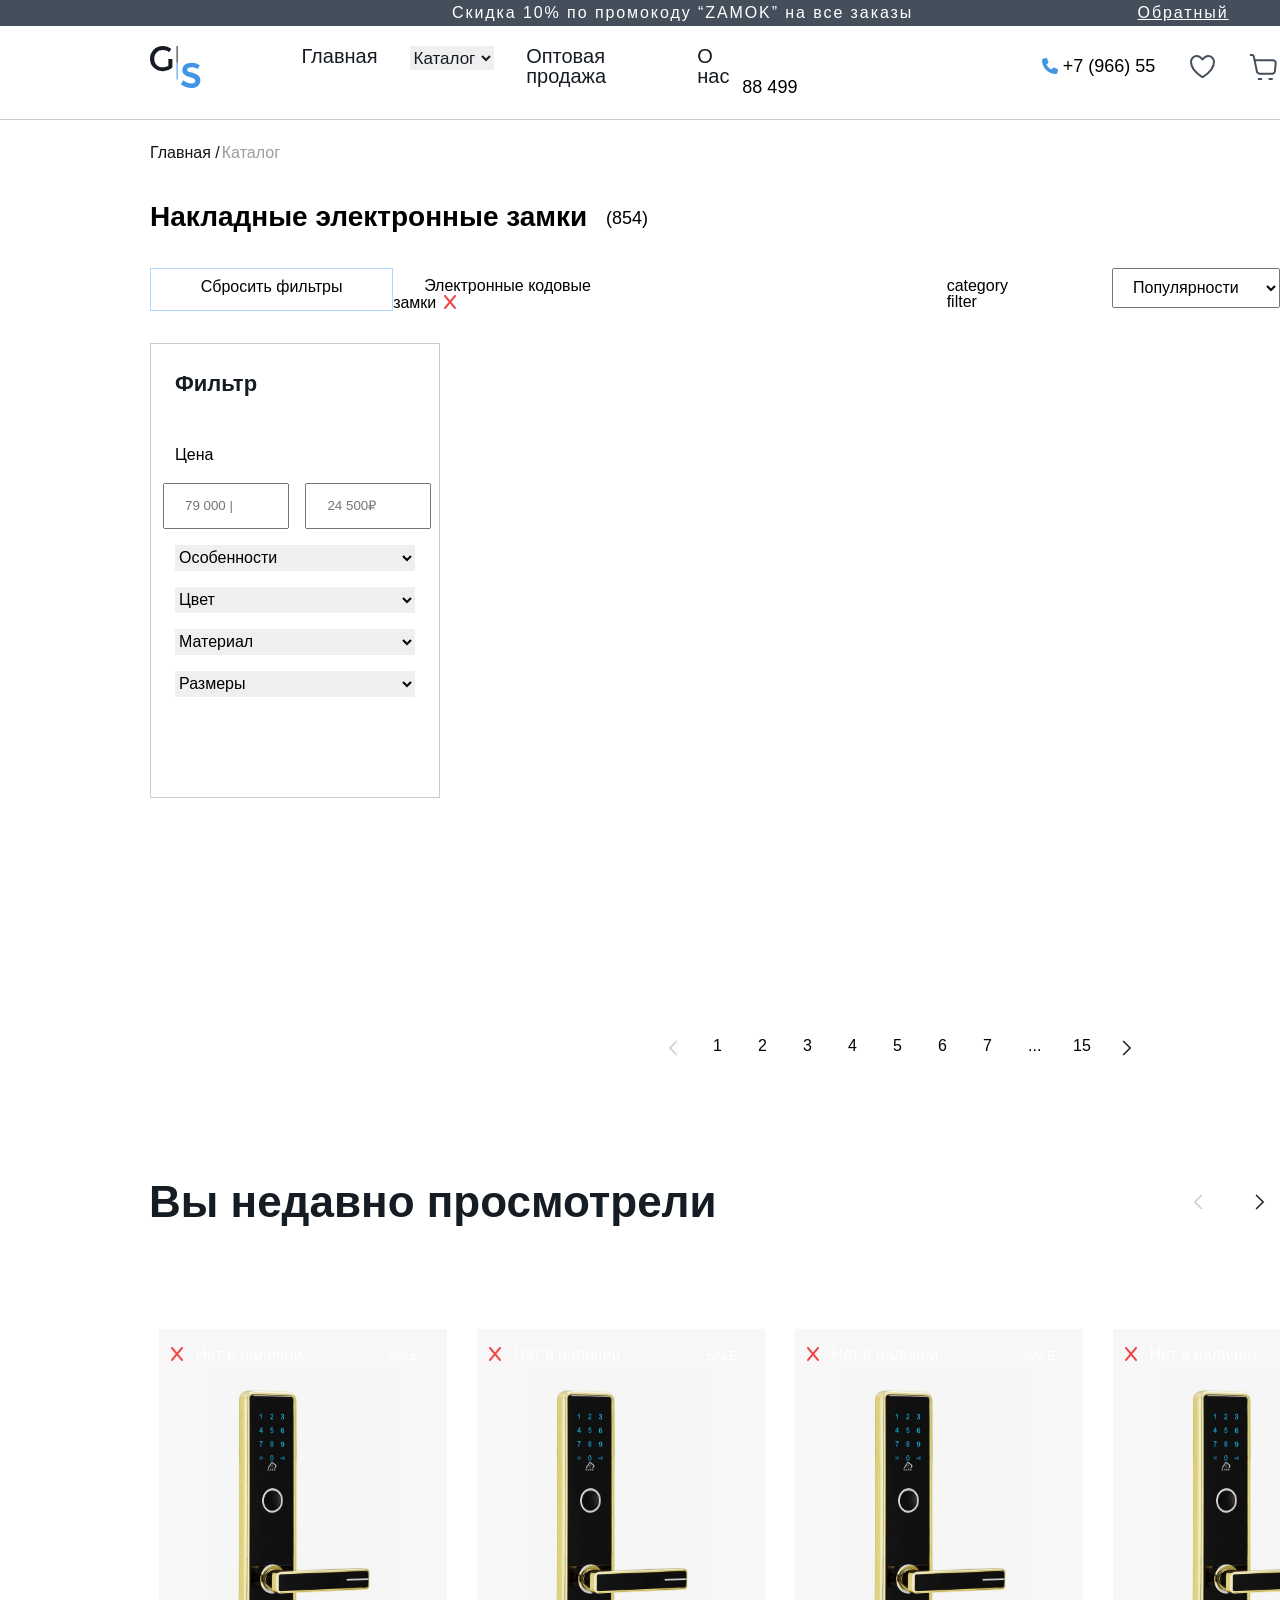
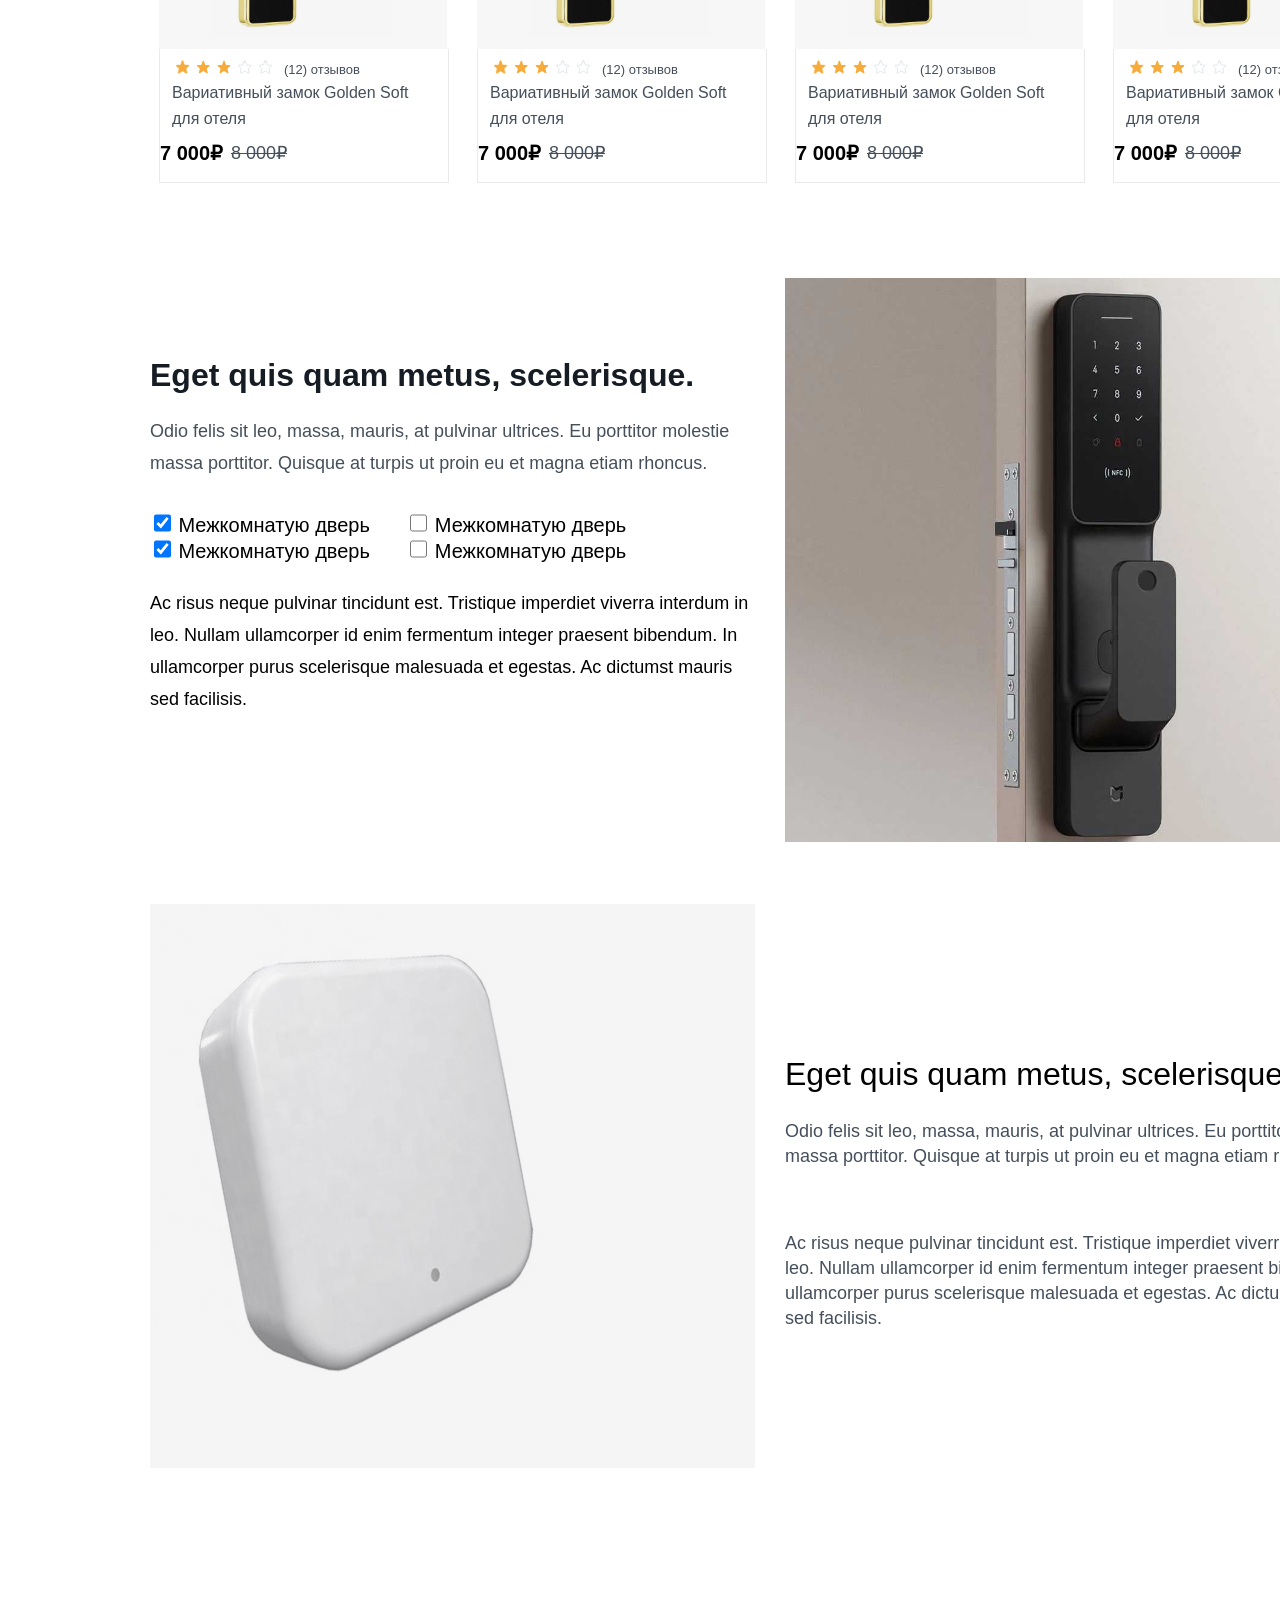
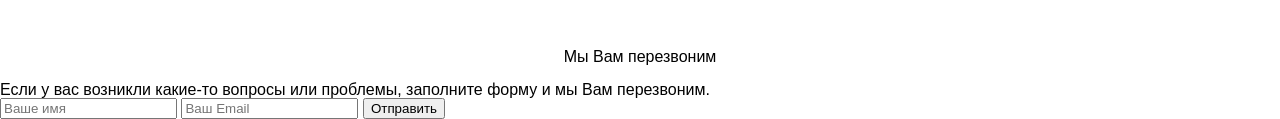
==== index.html @ 9505e2fa "." ====
<!DOCTYPE html>
<html lang="en">
<head>
    <meta charset="UTF-8">
    <meta http-equiv="X-UA-Compatible" content="IE=edge">
    <meta name="viewport" content="width=device-width, initial-scale=1.0">
    <title>Document</title>
    <link rel="stylesheet" href="https://cdnjs.cloudflare.com/ajax/libs/font-awesome/6.5.2/css/all.min.css" integrity="sha512-SnH5WK+bZxgPHs44uWIX+LLJAJ9/2PkPKZ5QiAj6Ta86w+fsb2TkcmfRyVX3pBnMFcV7oQPJkl9QevSCWr3W6A==" crossorigin="anonymous" referrerpolicy="no-referrer" />
    <link rel="stylesheet" href="./css/reset.css">
    <link rel="stylesheet" href="./css/index.css">
</head>
<body>
    <header class="header">
       
            <div class="top">
                <p>Скидка 10% по промокоду “ZAMOK” на все заказы до 10.09</p>
                <a href="#">Обратный звонок</a>
            </div>
            <div class="butt">
                <div class="logo">
                    <img src="./img/Logo (4).svg" alt="logo">
                </div>
                <div class="butt_ikki">
                    <p>Главная</p>
                    <select name="" id="">
                        <option value="">Каталог</option>
                        <option value="">Каталог</option>
                    </select>
                    <p>Оптовая продажа</p>
                    <p>О нас</p>
                </div>
                <div class="cardd">
                    <p>
                        <i class="fa-solid fa-phone"></i>
                        <span>+7 (966) 55 88 499</span>
                    </p>
                    <img src="./img/yurekcha.svg" alt="yurekcha">
                    <img src="./img/shoping.svg" alt="shoping">
                </div>
            </div>
            <div class="tiziq"></div>
        
    </header>
    <main>
        <div class="main_katalog">
            <div class="flex">
                <p>Главная /</p><p> Каталог</p>
            </div>
            <div class="flexx">
                <span>Накладные электронные замки</span>
                <p>(854)</p>
            </div>
            <div class="qosh">
                <p class="cbros">Сбросить фильтры</p>
                <p>
                    <span class="elektr">Электронные кодовые замки </span>
                    <i class="fa-solid fa-x"> </i>
                </p>
                <p class="kategory">category filter</p>
                <select name="" class="pol" id="">
                    <option value="">Популярности</option>
                    <option value="">Популярности</option>
                </select>
            </div>
        </div>
        <img class="loader" src="./img/ezgif-2-6d0b072c3d3f.gif" alt="">
        <div class="container">
            <form action="">
                <div class="filter">
                    <h2>Фильтр</h2>
                    <p class="sena">Цена</p>
                    <div class="input">
                        <input type="text" placeholder="79 000 |">
                        <input type="text" placeholder="24 500₽">
                    </div>
                    <div class="selekt">
                        <select name="" id="">
                            <option value="">Особенности  </option>
                            <option value="">Особенности  </option>
                        </select>
                        <select name="" id="">
                            <option value="">Цвет  </option>
                            <option value="">Цвет  </option>
                        </select>
                        <select name="" id="">
                            <option value="">Материал  </option>
                            <option value="">Материал  </option>
                        </select>
                        <select name="" id="">
                            <option value="">Размеры</option>
                            <option value="">Размеры</option>
                        </select>
                    </div>
                </div>
            </form>
           <div class="wraper_lar">
                 <!-- <div class="wraper">
                    <div style="background-image:url();" class="p">
                        <p class="a">
                            <i class="fa-solid fa-x"> </i>
                            <span>Нет в наличии</span>
                        </p>
                        <p class="pp">
                            SALE
                        </p>
                        <div class="podarka">
                            <img src="./img/gift 1.svg" alt="">
                            <p>Подарок</p>
                        </div>
                        <img class="nima" src="./img/Rectangle 19.svg" alt="">
                    </div>
                    <div class="k">
                        <div class="reyting">
                            <div class="imglarr">
                                <img src="./img/рейтинг.svg" alt="">
                                <p>(12) отзывов</p>
                            </div>
                            <div class="ii">
                                <p class="variat">Вариативный замок Golden Soft для отеля</p>
                                <p class="skidka">
                                    <span class="yangi">7 000₽</span>
                                    <span class="eski">8 000₽</span>
                                </p>
                            </div>
                        </div>
                    </div>
                </div>
                <div class="wraper">
                <div class="p">
                    <p class="a">
                        <i class="fa-solid fa-x"> </i>
                        <span>Нет в наличии</span>
                    </p>
                    <p class="pp">
                        SALE
                    </p>
                    <div class="podarka">
                        <img src="./img/gift 1.svg" alt="asd">
                        <p>Подарок</p>
                    </div>
                </div>
                <div class="k">
                    <div class="reyting">
                        <div class="imglarr">
                            <img src="./img/рейтинг.svg" alt="">
                            <p>(12) отзывов</p>
                        </div>
                        <div class="ii">
                            <p class="variat">Вариативный замок Golden Soft для отеля</p>
                            <p class="skidka">
                                <span class="yangi">7 000₽</span>
                                <span class="eski">8 000₽</span>
                            </p>
                        </div>
                    </div>
                </div>
                </div>
                <div class="wraper">
                <div class="p">
                    <p class="a">
                        <i class="fa-solid fa-x"> </i>
                        <span>Нет в наличии</span>
                    </p>
                    <p class="pp">
                        SALE
                    </p>
                    <div class="podarka">
                        <img src="./img/gift 1.svg" alt="">
                        <p>Подарок</p>
                    </div>
                </div>
                <div class="k">
                    <div class="reyting">
                        <div class="imglarr">
                            <img src="./img/рейтинг.svg" alt="">
                            <p>(12) отзывов</p>
                        </div>
                        <div class="ii">
                            <p class="variat">Вариативный замок Golden Soft для отеля</p>
                            <p class="skidka">
                                <span class="yangi">7 000₽</span>
                                <span class="eski">8 000₽</span>
                            </p>
                        </div>
                    </div>
                </div>
                </div>
                <div class="wraper">
                <div class="p">
                    <p class="a">
                        <i class="fa-solid fa-x"> </i>
                        <span>Нет в наличии</span>
                    </p>
                    <p class="pp">
                        SALE
                    </p>
                    <div class="podarka">
                        <img src="./img/gift 1.svg" alt="">
                        <p>Подарок</p>
                    </div>
                </div>
                <div class="k">
                    <div class="reyting">
                        <div class="imglarr">
                            <img src="./img/рейтинг.svg" alt="">
                            <p>(12) отзывов</p>
                        </div>
                        <div class="ii">
                            <p class="variat">Вариативный замок Golden Soft для отеля</p>
                            <p class="skidka">
                                <span class="yangi">7 000₽</span>
                                <span class="eski">8 000₽</span>
                            </p>
                        </div>
                    </div>
                </div>
                </div>
                <div class="wraper">
                <div class="p">
                    <p class="a">
                        <i class="fa-solid fa-x"> </i>
                        <span>Нет в наличии</span>
                    </p>
                    <p class="pp">
                        SALE
                    </p>
                    <div class="podarka">
                        <img src="./img/gift 1.svg" alt="">
                        <p>Подарок</p>
                    </div>
                </div>
                <div class="k">
                    <div class="reyting">
                        <div class="imglarr">
                            <img src="./img/рейтинг.svg" alt="">
                            <p>(12) отзывов</p>
                        </div>
                        <div class="ii">
                            <p class="variat">Вариативный замок Golden Soft для отеля</p>
                            <p class="skidka">
                                <span class="yangi">7 000₽</span>
                                <span class="eski">8 000₽</span>
                            </p>
                        </div>
                    </div>
                </div>
                </div>
                <div class="wraper">
                <div class="p">
                    <p class="a">
                        <i class="fa-solid fa-x"> </i>
                        <span>Нет в наличии</span>
                    </p>
                    <p class="pp">
                        SALE
                    </p>
                    <div class="podarka">
                        <img src="./img/gift 1.svg" alt="">
                        <p>Подарок</p>
                    </div>
                </div>
                <div class="k">
                    <div class="reyting">
                        <div class="imglarr">
                            <img src="./img/рейтинг.svg" alt="">
                            <p>(12) отзывов</p>
                        </div>
                        <div class="ii">
                            <p class="variat">Вариативный замок Golden Soft для отеля</p>
                            <p class="skidka">
                                <span class="yangi">7 000₽</span>
                                <span class="eski">8 000₽</span>
                            </p>
                        </div>
                    </div>
                </div>
                </div>  -->
           </div>
        </div>
        <div class="main_button">
            <div class="main_but">
                <div class="paginate">
                    <b class="p_img"><img src="./img/Icon (2).svg" alt=""></b>
                    <p>1</p>
                    <p>2</p>
                    <p>3</p>
                    <p>4</p>
                    <p>5</p>
                    <p>6</p>
                    <p>7</p>
                    <p>...</p>
                    <p>15</p>
                    <b><img src="./img/icon (1).svg" alt=""></b>
                </div>
                <div class="copiya">
                    <h3>Вы недавно просмотрели</h3>
                    <div class="str_bir"> <img src="./img/Icon (2).svg" alt=""></div>
                    <div class="str_ikki"> <img src="./img/icon (1).svg" alt=""></div>
                </div>
                <div class="copiya_wraper">
                    <div class="wraper">
                        <div class="p">
                            <p class="a">
                                <i class="fa-solid fa-x"> </i>
                                <span>Нет в наличии</span>
                            </p>
                            <p class="pp">
                                SALE
                            </p>
                            <!-- <div class="podarka">
                                <img src="./img/gift 1.svg" alt="">
                                <p>Подарок</p>
                            </div> -->
                        </div>
                        <div class="k">
                            <div class="reyting">
                                <div class="imglarr">
                                    <img src="./img/рейтинг.svg" alt="">
                                    <p>(12) отзывов</p>
                                </div>
                                <div class="ii">
                                    <p class="variat">Вариативный замок Golden Soft для отеля</p>
                                    <p class="skidka">
                                        <span class="yangi">7 000₽</span>
                                        <span class="eski">8 000₽</span>
                                    </p>
                                </div>
                            </div>
                        </div>
                    </div>
                    <div class="wraper">
                        <div class="p">
                            <p class="a">
                                <i class="fa-solid fa-x"> </i>
                                <span>Нет в наличии</span>
                            </p>
                            <p class="pp">
                                SALE
                            </p>
                            <!-- <div class="podarka">
                                <img src="./img/gift 1.svg" alt="">
                                <p>Подарок</p>
                            </div> -->
                        </div>
                        <div class="k">
                            <div class="reyting">
                                <div class="imglarr">
                                    <img src="./img/рейтинг.svg" alt="">
                                    <p>(12) отзывов</p>
                                </div>
                                <div class="ii">
                                    <p class="variat">Вариативный замок Golden Soft для отеля</p>
                                    <p class="skidka">
                                        <span class="yangi">7 000₽</span>
                                        <span class="eski">8 000₽</span>
                                    </p>
                                </div>
                            </div>
                        </div>
                    </div>
                    <div class="wraper">
                        <div class="p">
                            <p class="a">
                                <i class="fa-solid fa-x"> </i>
                                <span>Нет в наличии</span>
                            </p>
                            <p class="pp">
                                SALE
                            </p>
                            <!-- <div class="podarka">
                                <img src="./img/gift 1.svg" alt="">
                                <p>Подарок</p>
                            </div> -->
                        </div>
                        <div class="k">
                            <div class="reyting">
                                <div class="imglarr">
                                    <img src="./img/рейтинг.svg" alt="">
                                    <p>(12) отзывов</p>
                                </div>
                                <div class="ii">
                                    <p class="variat">Вариативный замок Golden Soft для отеля</p>
                                    <p class="skidka">
                                        <span class="yangi">7 000₽</span>
                                        <span class="eski">8 000₽</span>
                                    </p>
                                </div>
                            </div>
                        </div>
                    </div>
                    <div class="wraper">
                        <div class="p">
                            <p class="a">
                                <i class="fa-solid fa-x"> </i>
                                <span>Нет в наличии</span>
                            </p>
                            <p class="pp">
                                SALE
                            </p>
                            <!-- <div class="podarka">
                                <img src="./img/gift 1.svg" alt="">
                                <p>Подарок</p>
                            </div> -->
                        </div>
                        <div class="k">
                            <div class="reyting">
                                <div class="imglarr">
                                    <img src="./img/рейтинг.svg" alt="">
                                    <p>(12) отзывов</p>
                                </div>
                                <div class="ii">
                                    <p class="variat">Вариативный замок Golden Soft для отеля</p>
                                    <p class="skidka">
                                        <span class="yangi">7 000₽</span>
                                        <span class="eski">8 000₽</span>
                                    </p>
                                </div>
                            </div>
                        </div>
                    </div>
                </div>
            </div>
            <div class="ceo">
                <div class="ceo_bir">
                    <div class="bir_left">
                        <h3>Eget quis quam metus, scelerisque.</h3>
                        <p class="odio">Odio felis sit leo, massa, mauris, at pulvinar ultrices. Eu porttitor molestie massa porttitor. Quisque at turpis ut proin eu et magna etiam rhoncus.</p>
                        <label class="r">
                            <input type="checkbox" checked="checked">
                            <span class="checkma">Межкомнатую дверь</span>
                          </label>
                          <label class="rr">
                            <input type="checkbox">
                            <span class="checkmark">Межкомнатую дверь</span>
                          </label><br>
                          <label class="r">
                            <input type="checkbox" checked="checked">
                            <span class="checkma">Межкомнатую дверь</span>
                          </label>
                          <label class="rr">
                            <input type="checkbox">
                            <span class="checkmark">Межкомнатую дверь</span>
                          </label>
                        <p class="ac">Ac risus neque pulvinar tincidunt est. Tristique imperdiet viverra interdum in leo. Nullam ullamcorper id enim fermentum integer praesent bibendum. In ullamcorper purus scelerisque malesuada et egestas. Ac dictumst mauris sed facilisis.</p>
                    </div>
                    <div class="bir_right">
                        <img src="./img/white-2-storey-house-near-trees-1115804.svg" alt="">
                    </div>
                </div>
                <div class="ceo_ikki">
                    <div class="b_bir">
                        <img src="./img/bir.svg" alt="">
                    </div>
                    <div class="b_ikki">
                        <h3>Eget quis quam metus, scelerisque.</h3>
                        <p>Odio felis sit leo, massa, mauris, at pulvinar ultrices. Eu porttitor molestie massa porttitor. Quisque at turpis ut proin eu et magna etiam rhoncus.</p>
                        <p>Ac risus neque pulvinar tincidunt est. Tristique imperdiet viverra interdum in leo. Nullam ullamcorper id enim fermentum integer praesent bibendum. In ullamcorper purus scelerisque malesuada et egestas. Ac dictumst mauris sed facilisis.</p>
                    </div>
                </div>
            </div>
        </div>
    </main>
    <footer>
        <div class="formlar">
            <h2>Мы Вам перезвоним</h2>
            <p>Если у вас возникли какие-то вопросы или проблемы, заполните форму и мы Вам перезвоним.</p>
            <input type="text" placeholder="Ваше имя">
            <input type="text" placeholder="Ваш Email">
            <button>Отправить</button>
        </div>
    </footer>

    <script type="module" src="./js/my.js"></script>
</body>
</html>
---- css/index.css ----
body{
    font-family: sans-serif;
}
.top{
    display: flex;
    font-size: 16px;
    background-color: #454F5B;
    color: #fff;
}
.top p{
    width: 535px;
    height: 26px;
    font-weight: 500;
    line-height: 26px;
    letter-spacing: 0.12em;
    text-align: left;
    margin-left: 452px;
}
.top a{
    margin-left: 197px;
    color: #fff;
    width: 156px;
    height: 26px;
    font-weight: 500;
    line-height: 26px;
    letter-spacing: 0.12em;
    text-align: left;
}
.butt{
    display: flex;
}
.logo{
    margin-left: 150px;
    width: 50.4px;
    height: 42px;
    margin-top: 20px;
}
.butt_ikki{
    display: flex;
    margin-left:101px;
    margin-top: 20px;
    gap: 32px;
    font-size: 20px;
    font-weight: 300;
    color: #161C24;
}
.butt_ikki select{
    border: 0px;
    /* margin-top: -20px; */
    width: 100px;
    height: 24px;
    font-size:17px;
    color: #161C24;
    font-weight: 300;
    line-height: 23.87px;
    /* text-align: left; */
}
.cardd i{
    margin-left: 300px;
}
.cardd {
    margin-top: 30px;
    display: flex;
}
.cardd p i{
    color: #4295e4;
}
.cardd p{
    gap: 8px;
}
.cardd span{
    width: 157px;
    height: 21px;
    font-size: 18px;
    font-weight: 400;
    line-height: 21.48px;
    text-align: left;
}
.cardd img{
    margin-left:30px;
    margin-top: -5px;
    width: 32px;
    height: 32px;
}
.tiziq{
    height: 1px;
    background-color: #C4CDD5;
    margin-top: 20px;
}
.flex{
    display: flex;
    margin-left: 150px;
    width: 138px;
    height: 26px;
    color: #141414;
    margin-top: 20px;
}
.flex :nth-child(1){
    font-size: 16px;
    font-weight: 400;
    line-height: 26px;
    text-align: left;

}
.flex :nth-child(2){
    font-size: 16px;
    font-weight: 400;
    line-height: 26px;
    text-align: left;
    color: #9d9d9d;  
    margin-left: 2px;
}
.flexx span{
    margin-left: 150px;
    width: 456px;
    height: 42px;
    font-size: 28px;
    font-weight: 600;
    line-height: 42px;
    text-align: left;
}
.flexx{
    display: flex;
    margin-top: 30px;
}
.flexx p{
    width: 48px;
    height: 28px;
    font-size: 18px;
    font-weight: 300;
    line-height: 28px;
    text-align: left;
    margin-top:8px;
}
.cbros{
    margin-left: 150px;
    width: 288px;
    /* height:40px; */
    /* padding: 7px 72px 7px 72px; */
    gap: 10px;
    border: 1px solid #ADD7FF;
    text-align: center;
    padding-top:10px;
    padding-bottom: 10px;
    margin-top: -10px;
}
.elektr{
    margin-left: 31px;
}
.qosh{
    margin-top:40px;
    display: flex;
}

.fa-x{
    color: #e44;
    margin-left: 3px;
    width: 14px;
    height: 14px;
}
.kategory{
    margin-left: 330px;
    font-size: 16px;
}
.pol{
    margin-left: 85px;
    width: 194px;
    height: 40px;
    padding: 7px 16px 7px 16px;
    gap: 16px;
    border: 1px 0px 0px 0px;
    margin-top: -10px;
    font-size: 16px;
}
.filter{
    width:288px;
    height:453px;
    margin-bottom: 200px;
    gap: 10px;
    /* border: 1px 0px 0px 0px #C4CDD5; */
    margin-left: 150px;
    border: 1px solid #C4CDD5;
    margin-top: 32px;
}
.filter h2{
    width: 84px;
    height: 32px;
    font-size: 22px;
    font-weight: 600;
    line-height: 32px;
    text-align: left;
    color: #161C24;
    margin-top: 24px;
    margin-left: 24px;
}
.sena{
    margin-top:47px;
    margin-left:24px;
    font-size: 16px;
}
form input{
    width: 100px;
    height: 40px;
    padding-left:20px;
    margin-left: 12px;
    margin-top:20px;
}
.selekt select{
    width:240px;
    height: 26px;
    margin-left:24px;
    margin-top: 16px;
    border: 0px;
    font-size: 16px;
}
.container{
    display: flex;
}
.wraper{
    width:288px;
    height:453px;
    margin-top: 32px;
    margin-left: 30px;  
}
.wraper .a span{
    margin-top: 51px;
}
.wraper .p i{
    width: 20px;
    height: 22px;
    margin-left:12px;
    margin-top: 17px;
}
.pp{
    font-size: 12px;
    margin-top:20px;
    margin-left:86px;
    width: 31px;
    height: 14px;
    font-size: 12px;
    font-weight: 500;
    line-height: 14.32px;
    text-align: left;
    /* background-color: #fff; */
}
.r{
    margin-left: 150px;
}

.p{
    display: flex;
    width: 288px;
    height: 320px;
    background-image: url("../img/Rectangle\ 19.svg");
    /* left: ; */
    color: #fff;
    background-repeat: no-repeat;
}
.imglarr{
    display: flex;
    gap: 8px;
}
.imglarr img{
    width: 104px;
    height:16px;
    margin-left: 12px;
    margin-top: 10px;
}
.nima{
    margin-left: -200px;
    position: absolute;
}
.imglarr p{
    color: #454F5B;
    width: 80px;
    margin-top: 10px;
    height: 21px;
    font-size: 13px;
    font-weight: 400;
    line-height: 21px;
    text-align: left;
}
.k{
    border: 1px  solid #eaeaea;
    width: 288px;
    border-top: 0px;
    height:133px;
}
.skidka{
    display: flex;
    margin-top: 10px;

}
.variat{
    width: 264px;
    height: 52px;
    font-size: 16px;
    font-weight: 400;
    line-height: 26px;
    text-align: left;
    color: #454F5B;
    margin-left: 12px;
}  
.yangi{
    width: 71px;
    height: 24px;
    font-size: 20px;
    font-weight: 600;
    line-height: 23.87px;
    text-align: left;

}
.eski{
    width: 62px;
    height: 21px;
    font-size: 18px;
    font-weight: 300;
    line-height: 21.48px;
    text-align: left;
    margin-top: 1.5px;
    text-decoration: line-through;
    color:#454F5B;
}
.wraper_lar{
    display: flex;
    flex-wrap: wrap;
}
.podarka{
    display: flex;
    margin-top:49px;
    position: absolute;
    left: 480px;
    gap: 10px;
    background-color: #fff;    
}
.paginate{
    display: flex;
    margin-left: 657px;
    margin-top: 30px;
}
.paginate p{
    width: 30px;
    height: 30px;
    padding-left: 15px;
    border-radius: 2px ;
    padding-top:10px;
}
.paginate p:hover{
    background-color: blue;
}
.copiya{
    display: flex;
}
.copiya h3{
    width: 1074px;
    height: 62px;
    font-size: 44px;
    font-weight: 600;
    line-height: 62px;
    margin-top: 100px;
    margin-left: 149px;
    color:#161C24;
}
.str_bir{
    width: 50px;
    height: 50px;
    margin-top: 111px;
    margin-left: 90px;
    cursor: pointer;
}
.str_ikki{
        width: 50px;
        height: 50px;
        margin-top: 111px;
        margin-left:10px;
        cursor: pointer;
}
.copiya_wraper{
    display: flex;
    margin-left:129px;
    margin-top: 64px;
}
.bir_left h3{
    margin-left:150px;
    margin-top:177px;
    font-weight: 600;
    font-size: 32px;
    color: #161C24;
}
.odio{
    width: 605px;
    height: 96px;
    font-size: 18px;
    font-weight: 400;
    line-height: 32px;
    margin-left: 150px;
    margin-top: 24px;
    color: #454F5B;
}
.asdf{
    display: flex;
    height: 24px;
    width: 502px;
}
label span{
    margin: 0;
    font-size: 20px;
    line-height: 24px;
}
.rr{
    margin-left: 32px;
}
label input{
    width: 17px;
    height:18px;
}
.ac{
    margin-left: 150px;
    width:605px ;
    height: 128px;
    font-size: 18px;
    margin-top: 24px;
    line-height: 32px;
}
.ceo_bir{
    display: flex;
}
.ceo_ikki{
    display: flex;
}
.bir_right{
    margin-top:96px;
    margin-left: 30px;
    width: 605px;
    height: 564px;
}
.loader{
    margin-left:400px;
}
.b_bir{
    width: 605px;
    height: 564px;
    margin-top: 62px;
    margin-left: 150px;
}
.b_ikki h3{
    margin-top: 211px;
    margin-left: 30px;
    font-size: 32px;
    line-height: 42px;
    margin-bottom: 24px;
}
.b_ikki :nth-child(2){
    width: 605px;
    height: 96px;
    font-size: 18px;
    font-weight: 400;
    line-height: 25px;
    margin-left: 30px;
    color: #454F5B;
}
.b_ikki :nth-child(3){
    margin-top: 16px;
    margin-left: 30px;
    color: #454F5B;
    font-size: 18px;
    line-height: 25px;
    width: 605px;
    height: 128px;
}
.formlar h2{
    margin-top:164px;
    margin-bottom: 24px
    font-size:44px;
    line-height:50px;
    /* width: ;
    height: ; */
    text-align: center;
}
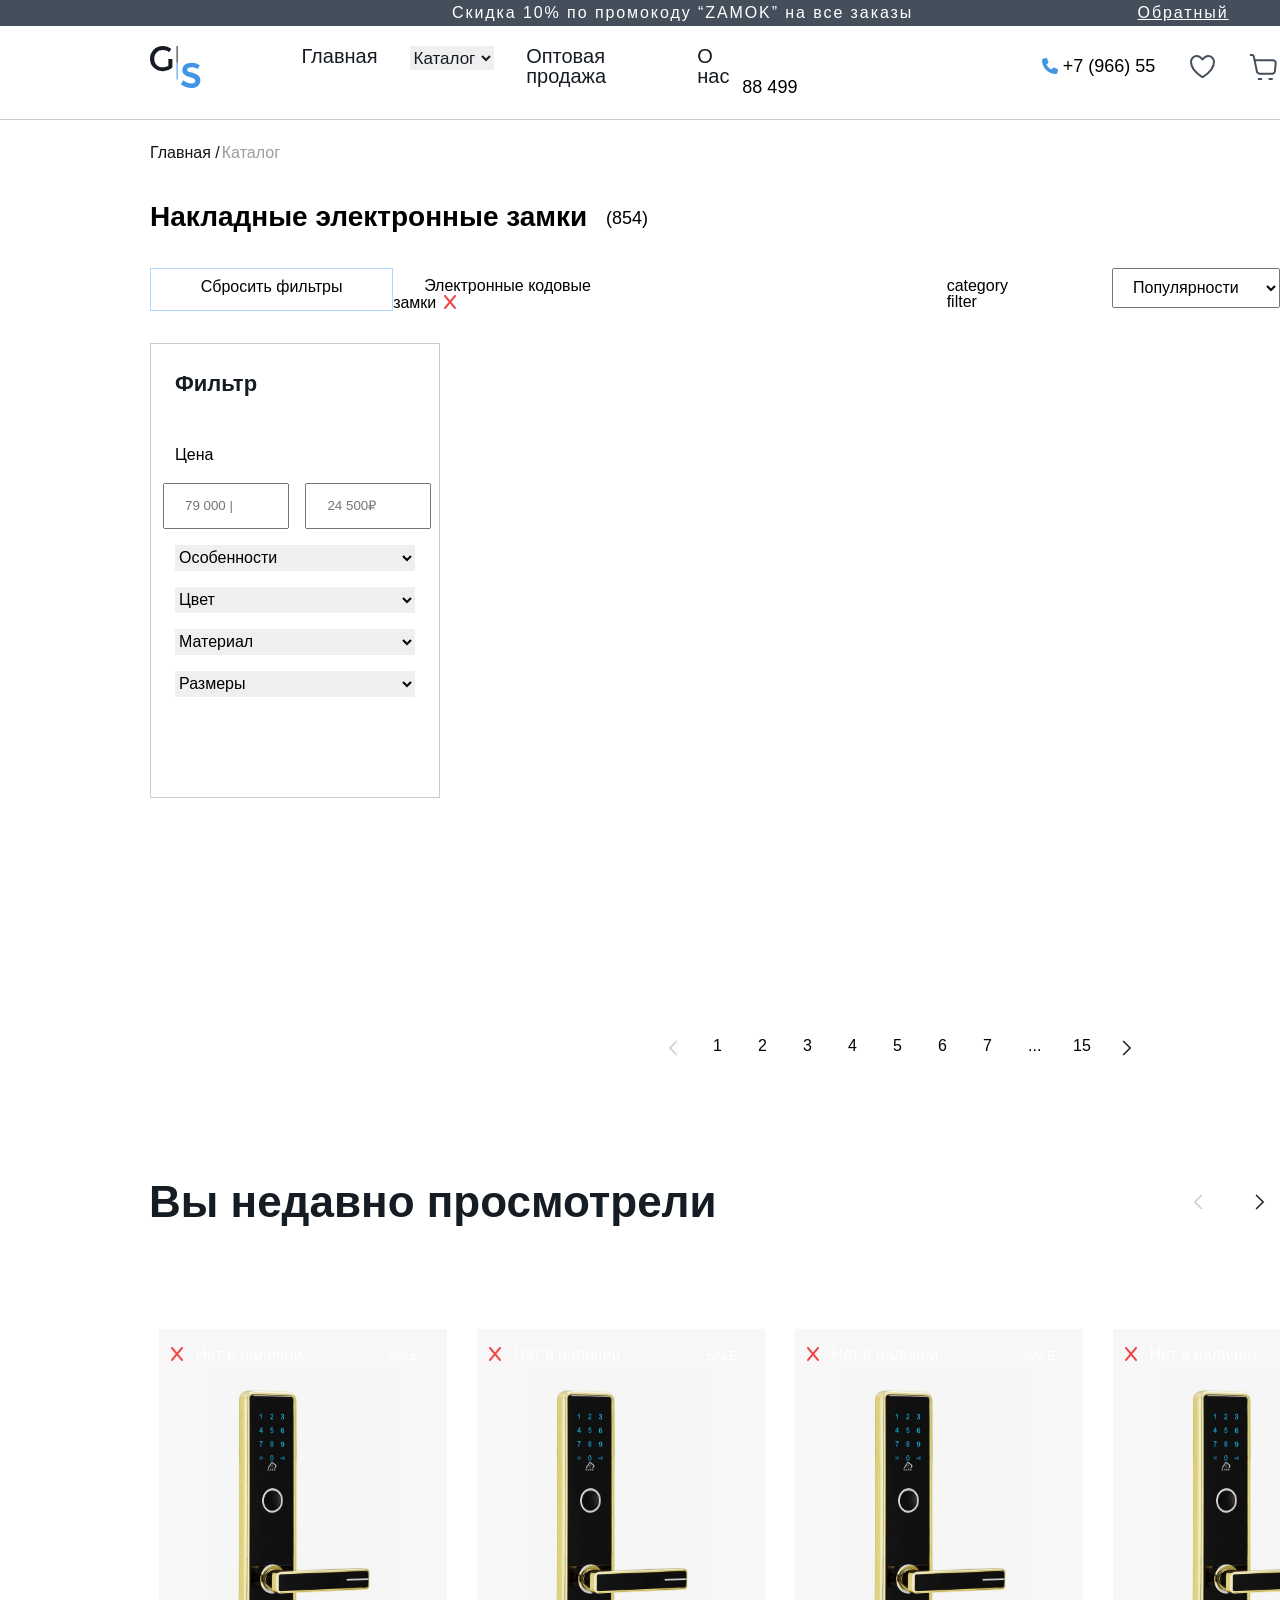
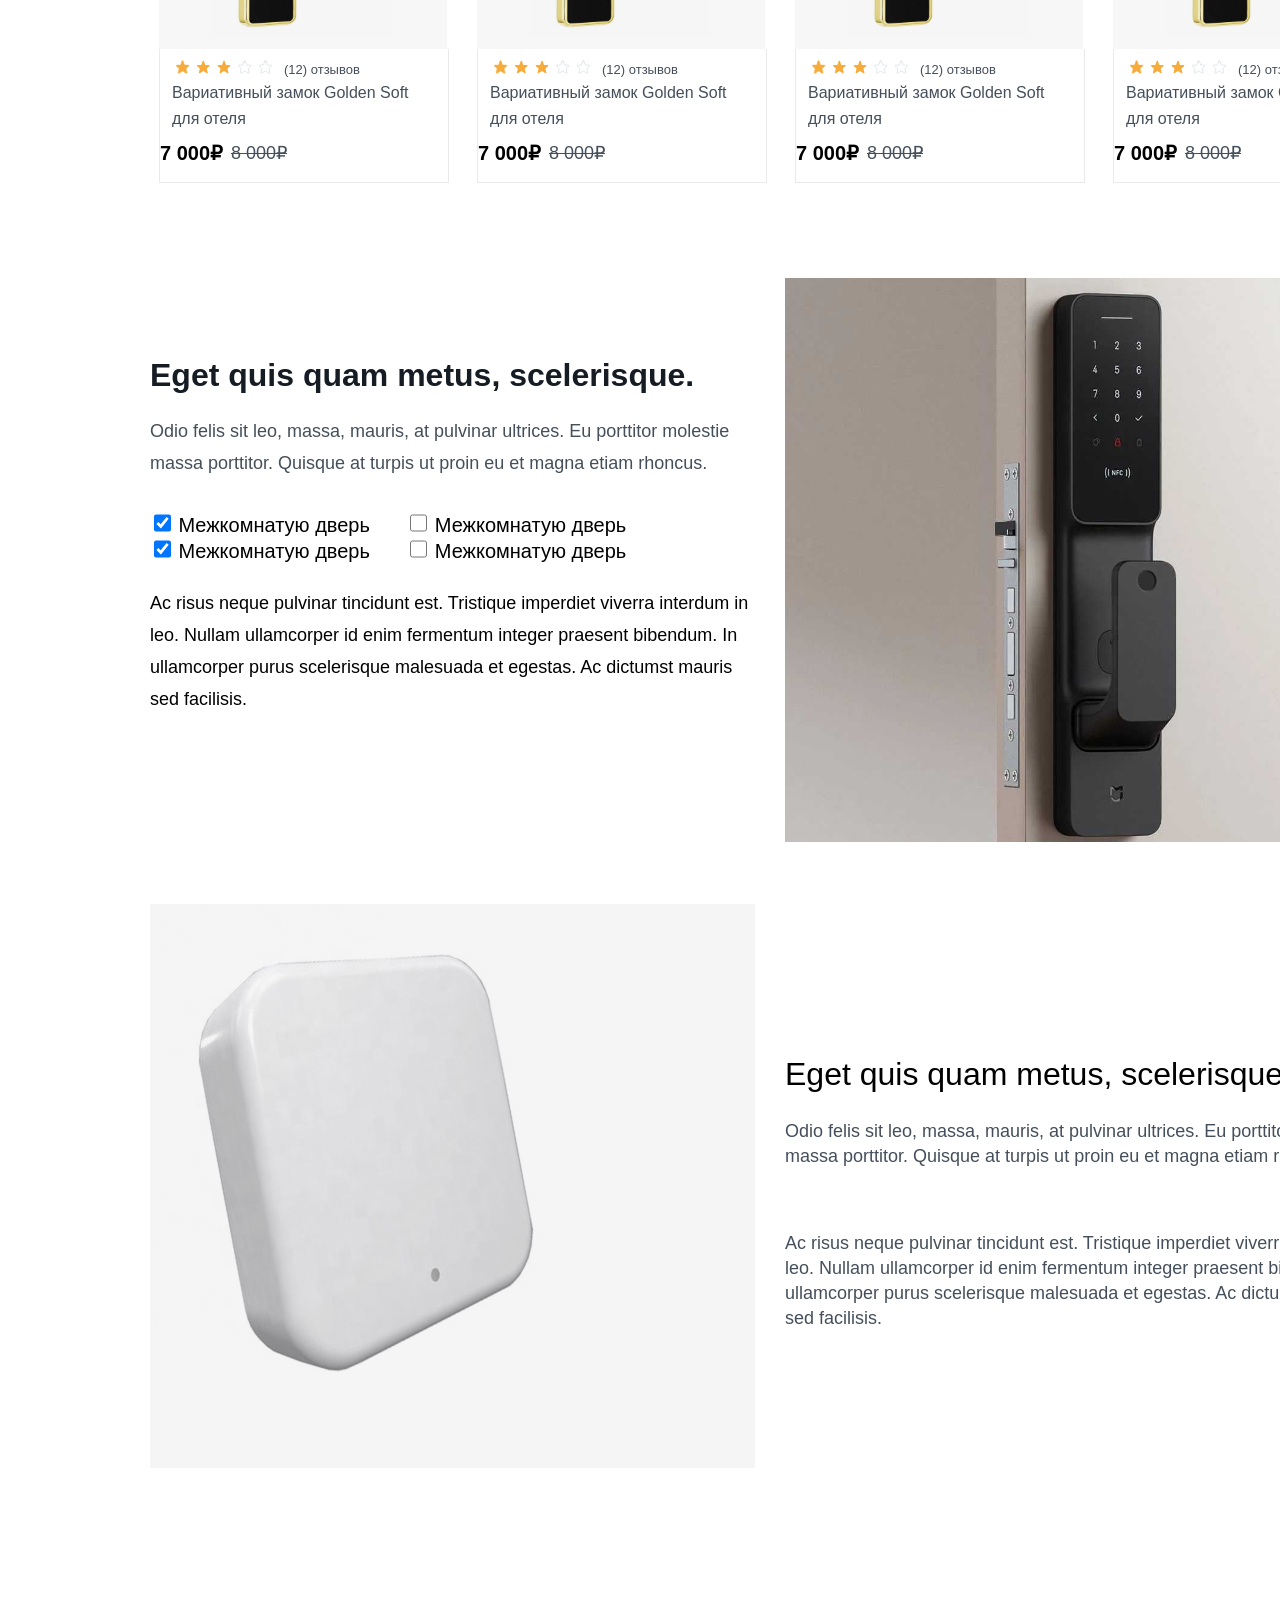
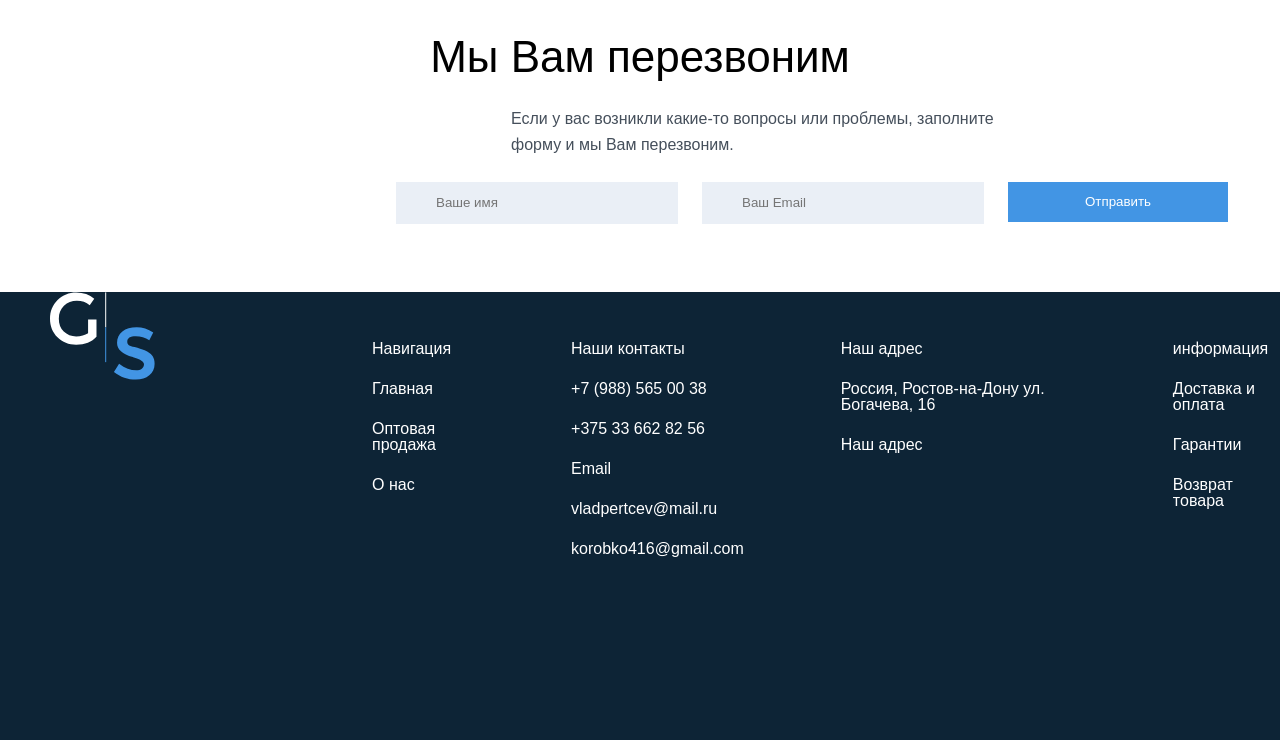
==== commit 4c1debd2: "." ====
--- a/index.html
+++ b/index.html
@@ -463,10 +463,42 @@
     <footer>
         <div class="formlar">
             <h2>Мы Вам перезвоним</h2>
-            <p>Если у вас возникли какие-то вопросы или проблемы, заполните форму и мы Вам перезвоним.</p>
-            <input type="text" placeholder="Ваше имя">
-            <input type="text" placeholder="Ваш Email">
-            <button>Отправить</button>
+            <p class="esli">Если у вас возникли какие-то вопросы или проблемы, заполните форму и мы Вам перезвоним.</p>
+            <div class="nimalardirlar">
+                <input type="text" placeholder="Ваше имя">
+                <input type="text" placeholder="Ваш Email">
+                <button>Отправить</button>
+            </div>
+        </div>
+        <div class="footer">
+            <img src="./img/Logo (5).svg" alt="">
+            <div class="li_b">
+                <p>Навигация</p>
+                <p>Главная</p>
+                <p>Оптовая продажа</p>
+                <p>О нас</p>
+            </div>
+            <div class="li_i">
+                <p>Наши контакты</p>
+                <p>+7 (988) 565 00 38</p>
+                <p>+375 33 662 82 56</p>
+                <p>Email</p>
+                <p>vladpertcev@mail.ru</p>
+                <p>korobko416@gmail.com</p>
+            </div>
+            <div class="li_u">
+                <p>Наш адрес</p>
+                <p>Россия, 
+                    Ростов-на-Дону ул.
+                     Богачева, 16</p>
+                <p>Наш адрес</p>
+            </div>
+            <div class="li_t">
+                <p>информация</p>
+                <p>Доставка и оплата</p>
+                <p>Гарантии</p>
+                <p>Возврат товара</p>
+            </div>
         </div>
     </footer>
 
--- a/css/index.css
+++ b/css/index.css
@@ -470,10 +470,73 @@
 }
 .formlar h2{
     margin-top:164px;
-    margin-bottom: 24px
+    margin-bottom: 24px;
     font-size:44px;
     line-height:50px;
-    /* width: ;
-    height: ; */
     text-align: center;
+}
+.esli{
+    color: #454F5B;
+    width: 518px;
+    height: 52px;
+    font-size: 16px;
+    font-weight: 400;
+    line-height: 26px;
+    margin-left: 511px;
+}
+.nimalardirlar{
+    display: flex;
+    gap: 24px;
+    margin-top: 24px;
+    margin-left: 396px;
+    font-size: 16px;
+}
+.nimalardirlar input{
+    width: 240px;
+    height: 40px;
+    background-color:#eaeff6;
+    padding-left: 40px;
+    border: 0px;
+    color: #454F5B;
+}
+.nimalardirlar button{
+    width: 220px;
+    height: 40px;
+    background-color: #4295e4;
+    color: #fff;  
+    border: 0px ;
+    cursor: pointer;
+}
+.footer{
+    display: flex;
+    gap: 97px;
+    background-color:#0d2436;
+    width: 100%;
+    height: 448px;
+    margin-top: 68px;    
+}
+.footer img{
+    width: 105px;
+    height: 88px;
+    margin-left: 50px;
+}
+.footer div{
+    margin-top:25px;
+    color: #fff;
+}
+.li_b{
+    margin-left: 120px;
+    
+}
+.li_b p{
+    margin-top: 24px;
+}
+.li_i p{
+    margin-top: 24px;
+}
+.li_u p{
+    margin-top: 24px;
+}
+.li_t p{
+    margin-top: 24px;
 }
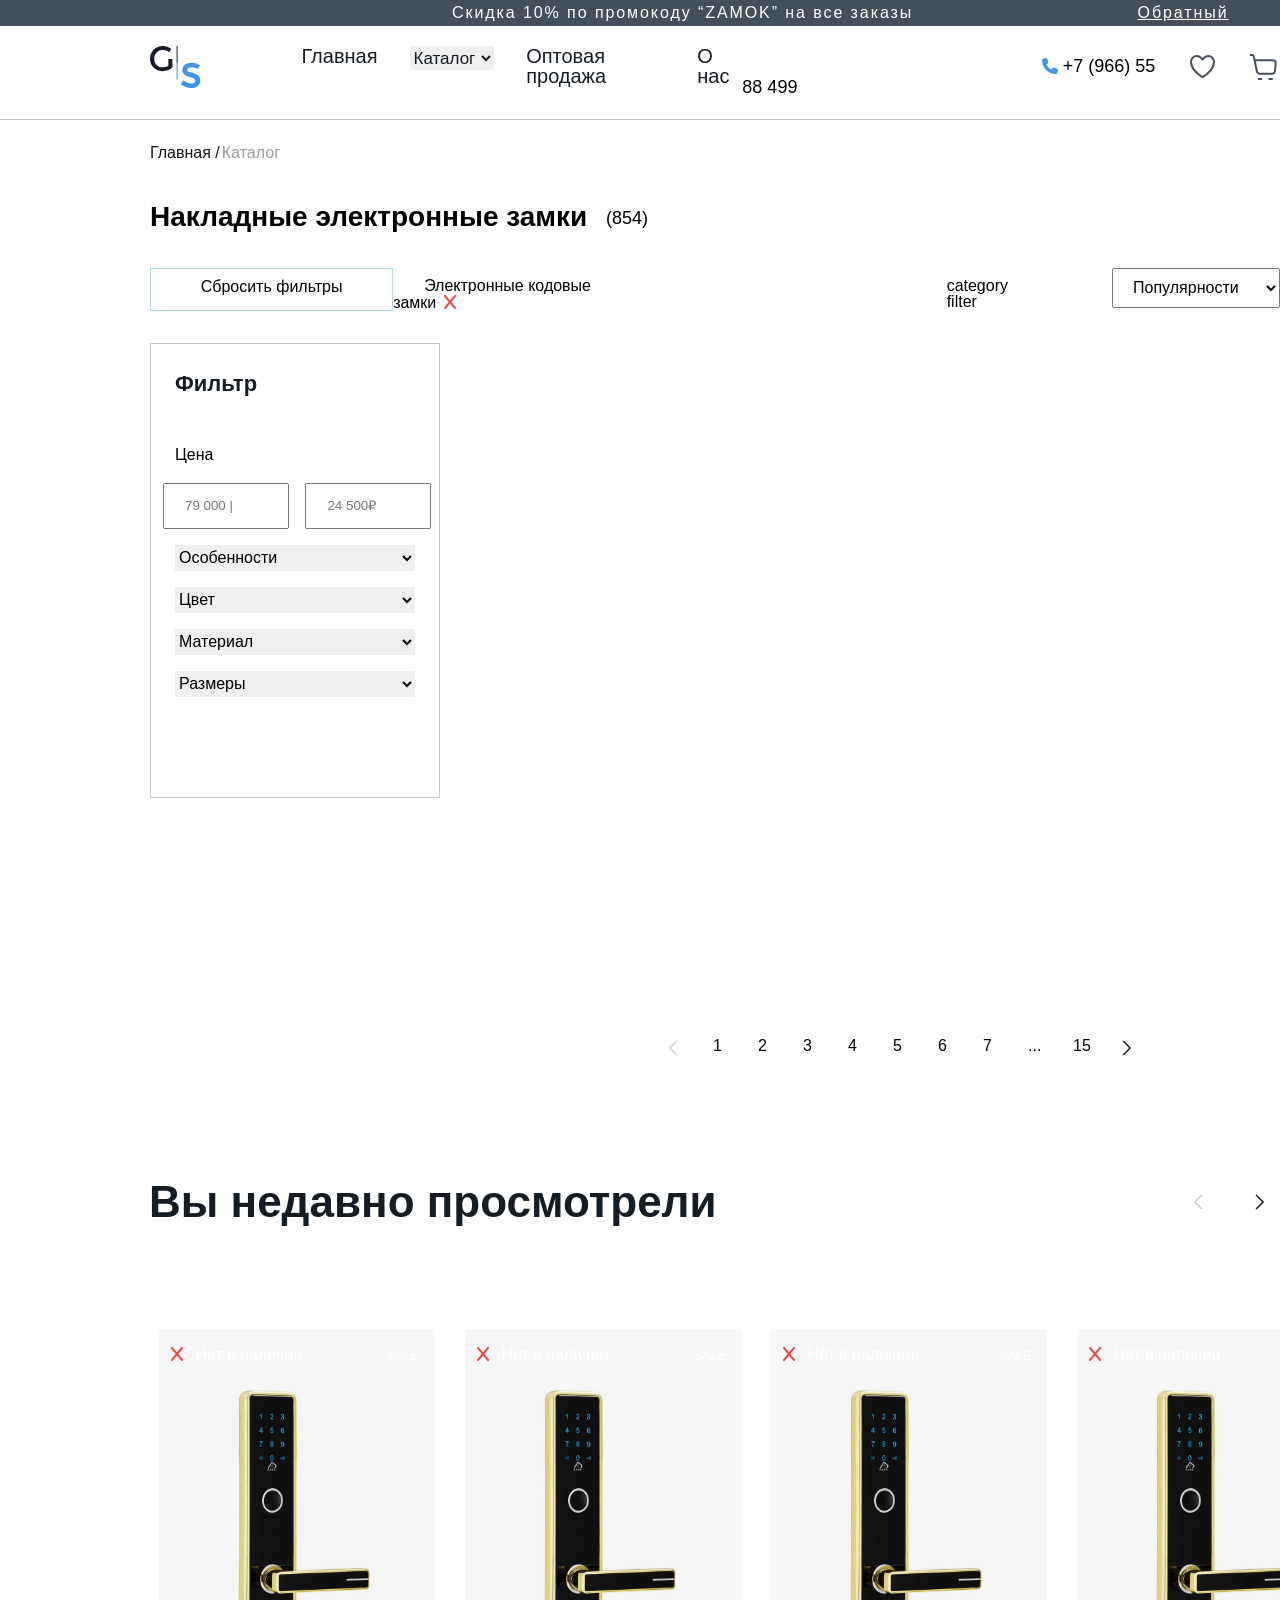
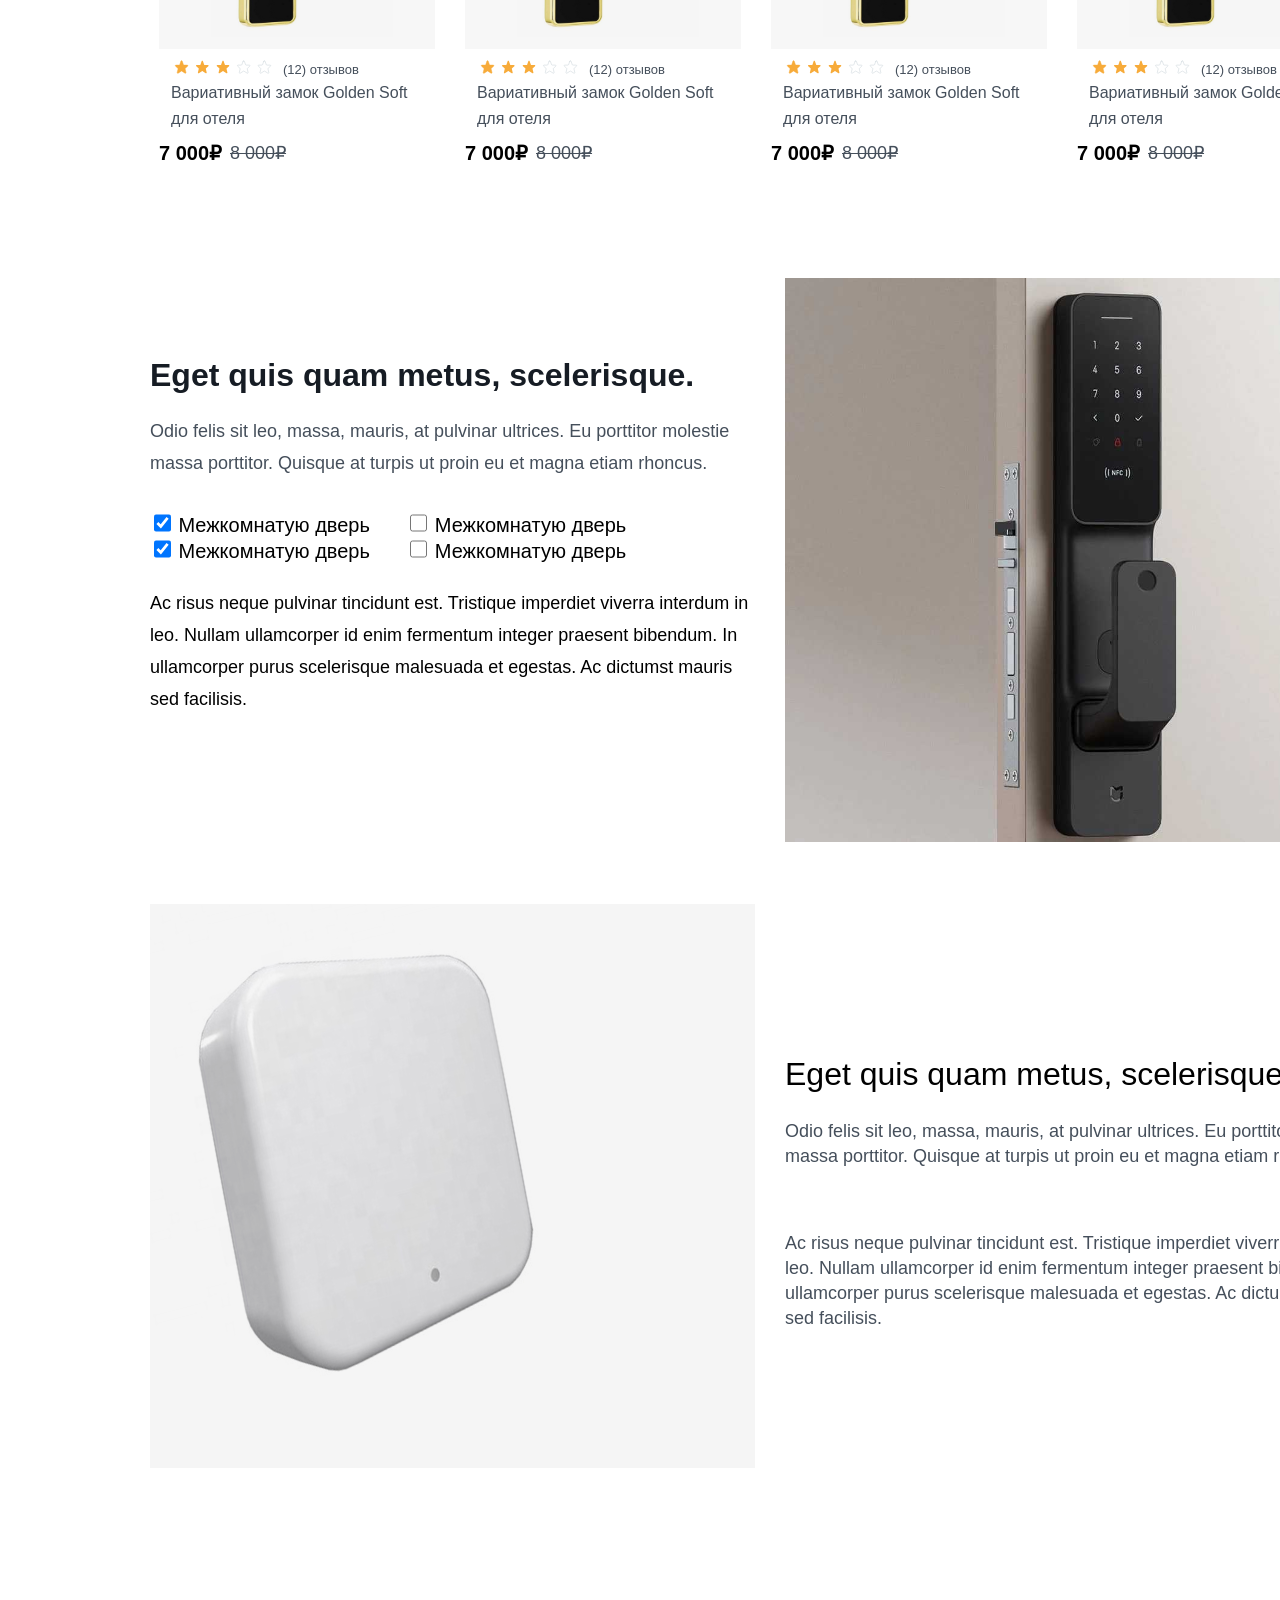
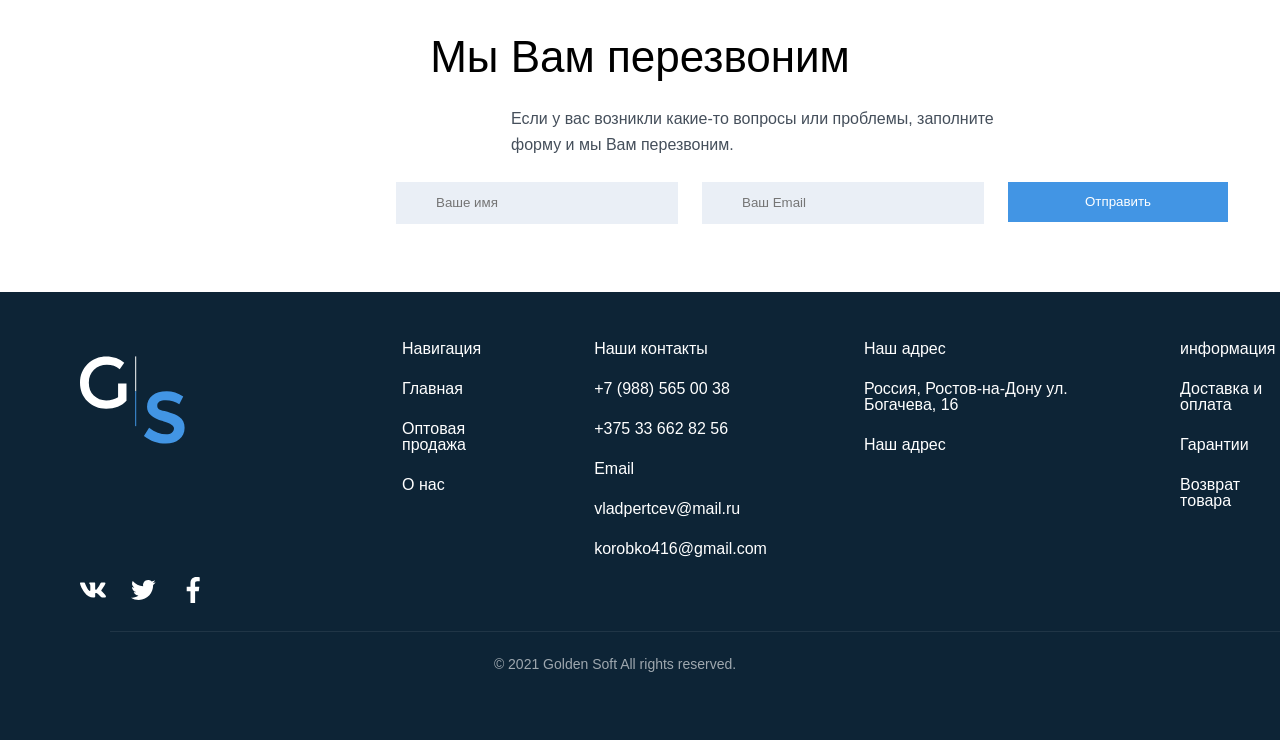
==== commit 495f7e52: "." ====
--- a/index.html
+++ b/index.html
@@ -471,34 +471,39 @@
             </div>
         </div>
         <div class="footer">
-            <img src="./img/Logo (5).svg" alt="">
-            <div class="li_b">
+           <div class="absd">
+                <img class="logob" src="./img/Logo (5).svg" alt="">
+                <div class="li_b">
                 <p>Навигация</p>
                 <p>Главная</p>
                 <p>Оптовая продажа</p>
                 <p>О нас</p>
-            </div>
-            <div class="li_i">
+                </div>
+                <div class="li_i">
                 <p>Наши контакты</p>
                 <p>+7 (988) 565 00 38</p>
                 <p>+375 33 662 82 56</p>
                 <p>Email</p>
                 <p>vladpertcev@mail.ru</p>
                 <p>korobko416@gmail.com</p>
-            </div>
-            <div class="li_u">
+                </div>
+                <div class="li_u">
                 <p>Наш адрес</p>
                 <p>Россия, 
                     Ростов-на-Дону ул.
                      Богачева, 16</p>
                 <p>Наш адрес</p>
-            </div>
-            <div class="li_t">
+                </div>
+                <div class="li_t">
                 <p>информация</p>
                 <p>Доставка и оплата</p>
                 <p>Гарантии</p>
                 <p>Возврат товара</p>
-            </div>
+                </div>
+           </div>
+            <img class="fase" src="./img/Frame 4075216.svg" alt="">
+            <div class="tiziqq"></div>
+            <p class="tamom">© 2021 Golden Soft All rights reserved.</p>
         </div>
     </footer>
 
--- a/css/index.css
+++ b/css/index.css
@@ -217,6 +217,7 @@
     display: flex;
 }
 .wraper{
+    cursor: pointer;
     width:288px;
     height:453px;
     margin-top: 32px;
@@ -249,7 +250,7 @@
 
 .p{
     display: flex;
-    width: 288px;
+    /* width: 288px; */
     height: 320px;
     background-image: url("../img/Rectangle\ 19.svg");
     /* left: ; */
@@ -281,9 +282,9 @@
     text-align: left;
 }
 .k{
-    border: 1px  solid #eaeaea;
-    width: 288px;
-    border-top: 0px;
+    /* border: 1px  solid #eaeaea; */
+    /* width: 288px; */
+    /* border-top: 0px; */
     height:133px;
 }
 .skidka{
@@ -508,17 +509,22 @@
     cursor: pointer;
 }
 .footer{
-    display: flex;
-    gap: 97px;
+    
     background-color:#0d2436;
     width: 100%;
     height: 448px;
     margin-top: 68px;    
 }
-.footer img{
+.absd{
+    display: flex;
+    gap: 97px;
+    margin-left: 30px;
+}
+.logob{
     width: 105px;
     height: 88px;
     margin-left: 50px;
+    margin-top: 64px;
 }
 .footer div{
     margin-top:25px;
@@ -539,4 +545,27 @@
 }
 .li_t p{
     margin-top: 24px;
+}
+.fase{
+    width: 126px;
+    height:26px;
+    margin-left:80px;
+    margin-top:20px;
+}
+.tiziqq{
+    width: 1250px;
+    margin-left: 110px;
+    margin-top: 60px;
+    background-color: #203546;
+    height: 1px;
+}
+.tamom{
+    margin-top: 24px;
+    text-align: center;
+    color: #fff;
+    margin-left: -50px;
+    opacity: 60%;
+    font-size: 14px;
+    font-weight: 400;
+    line-height: 16.71px;
 }
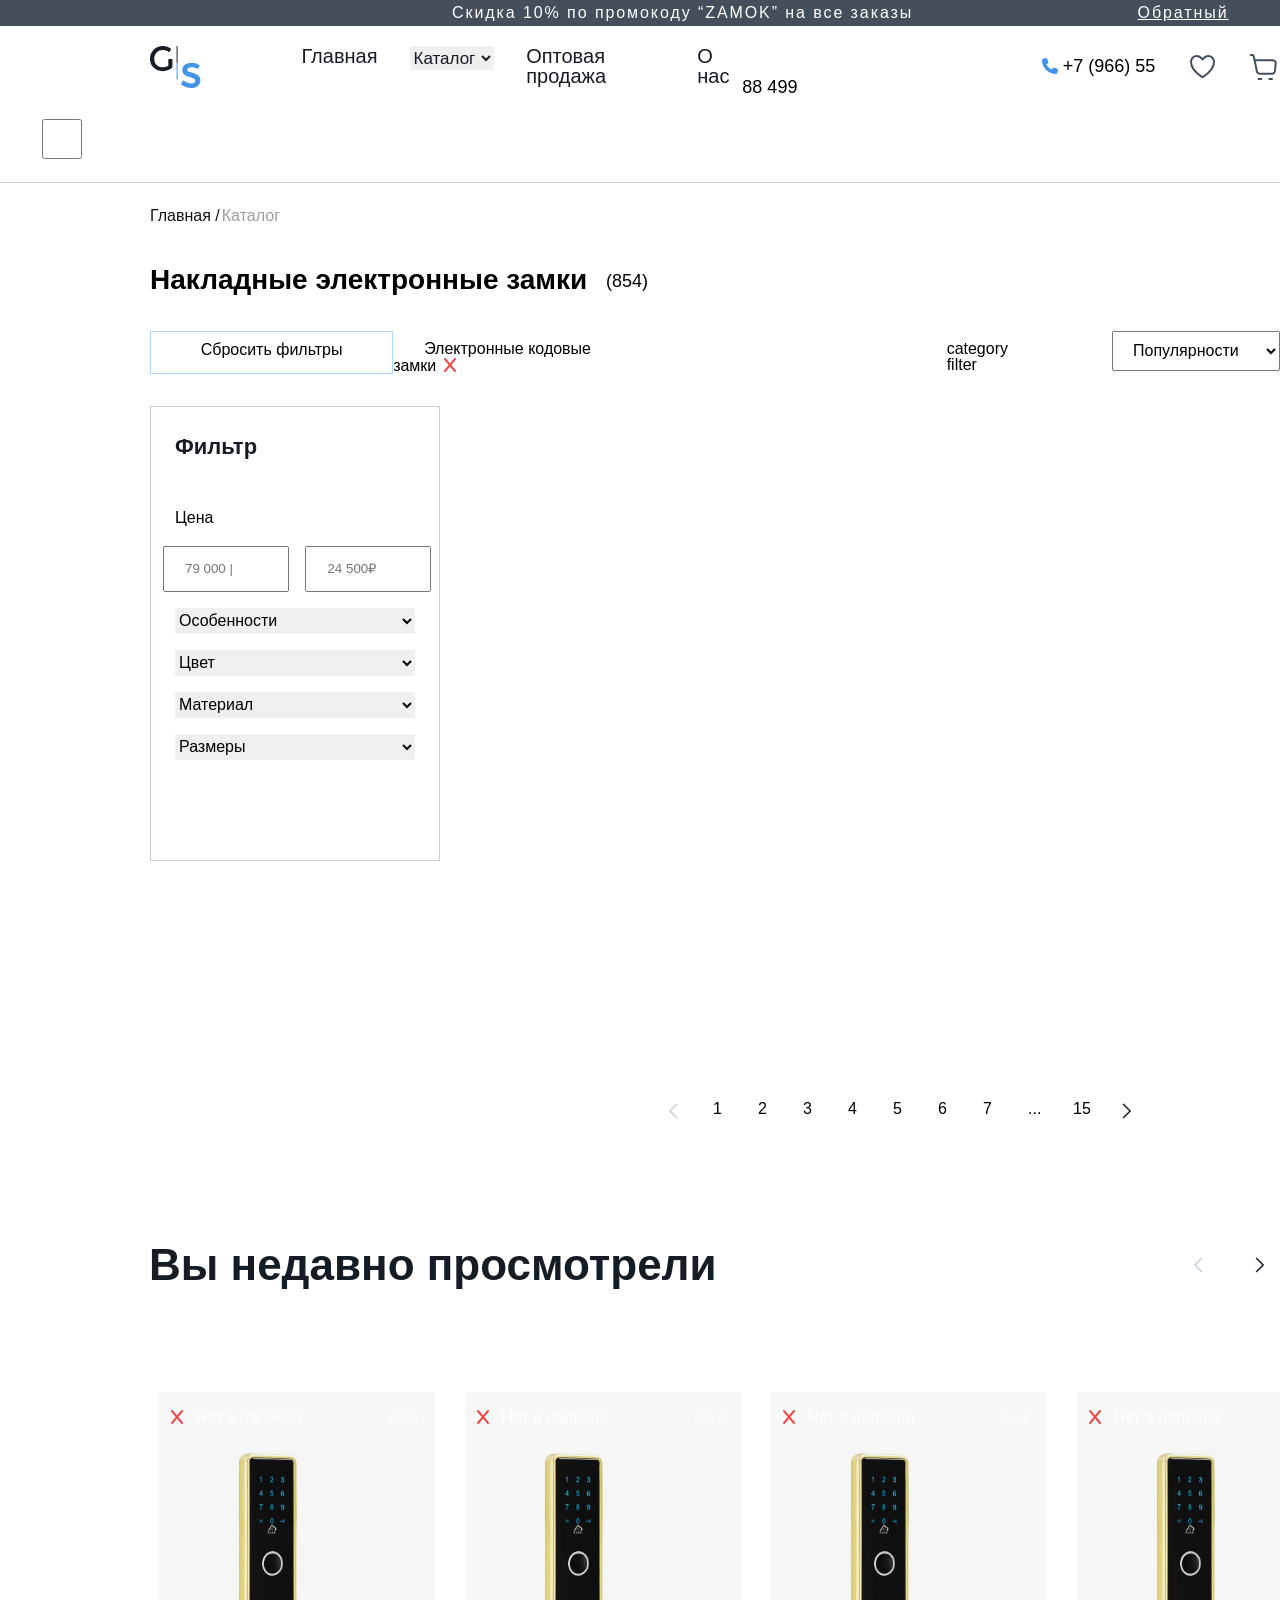
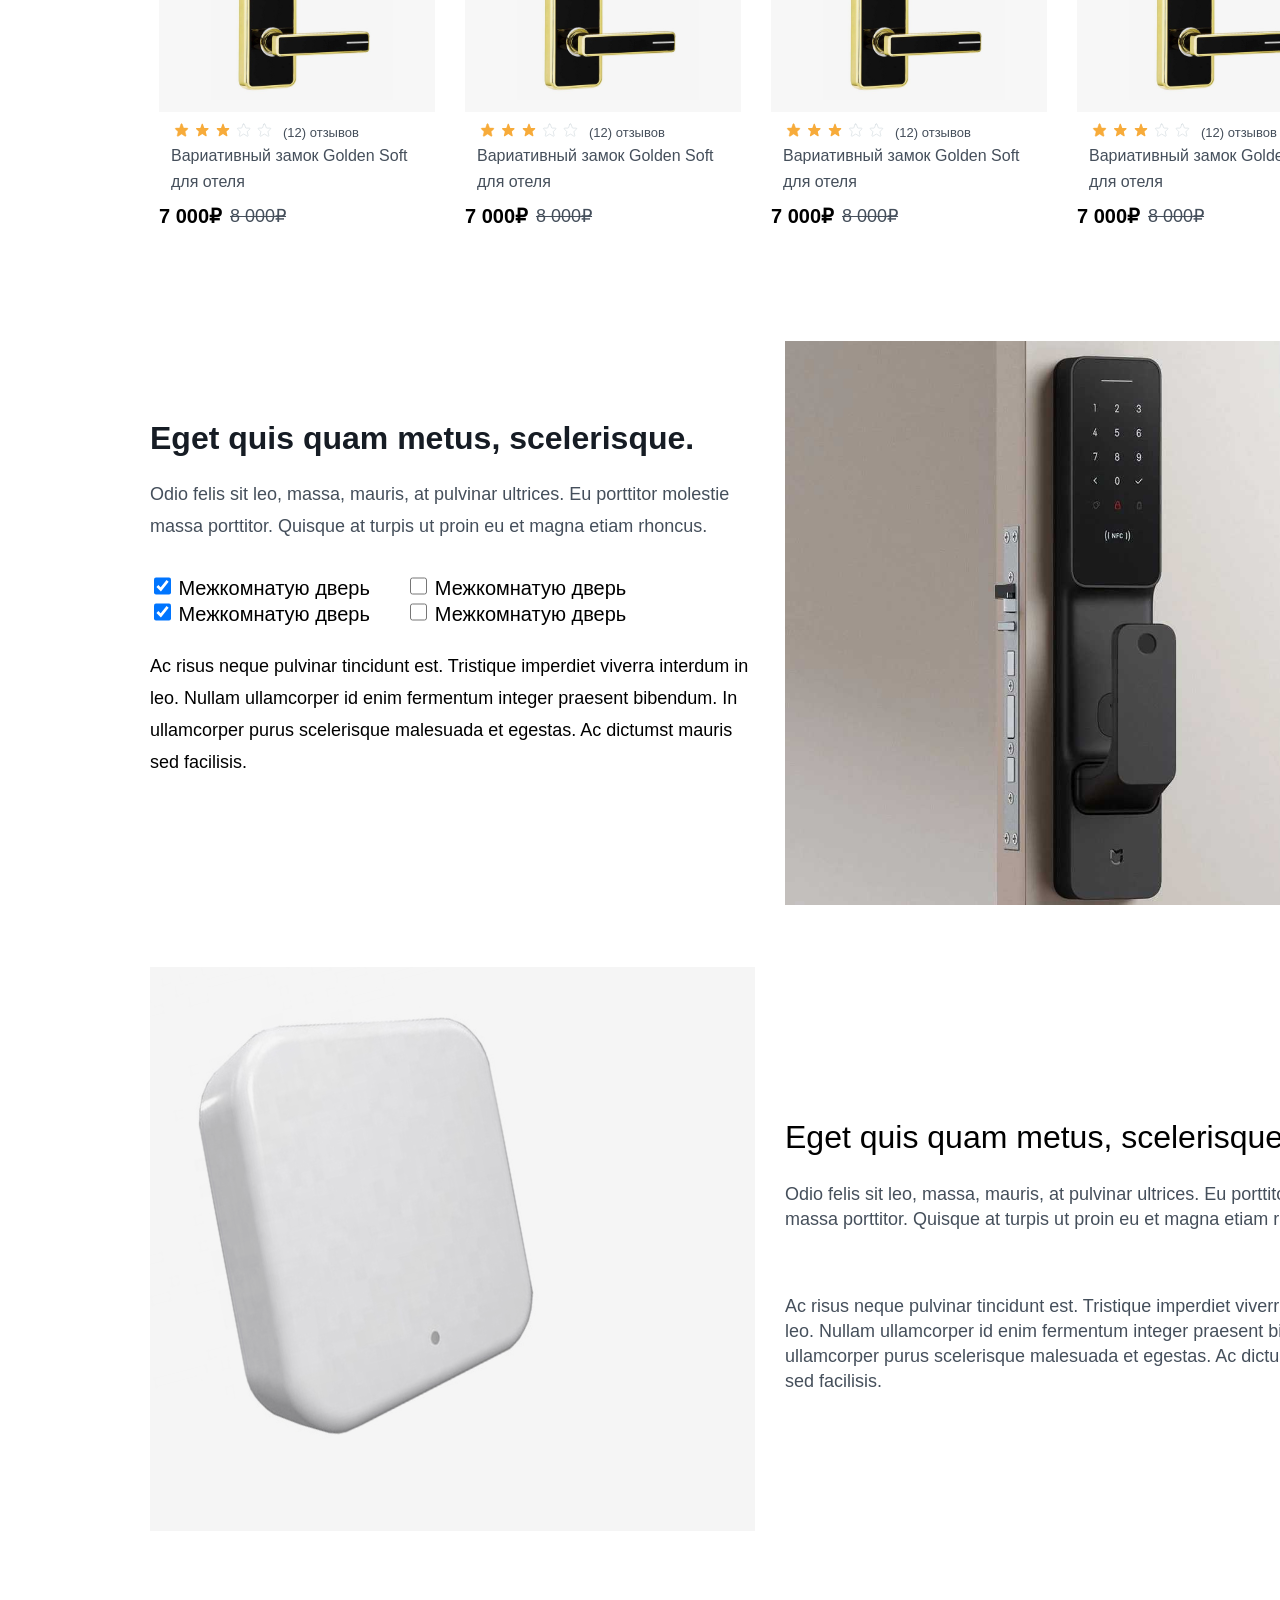
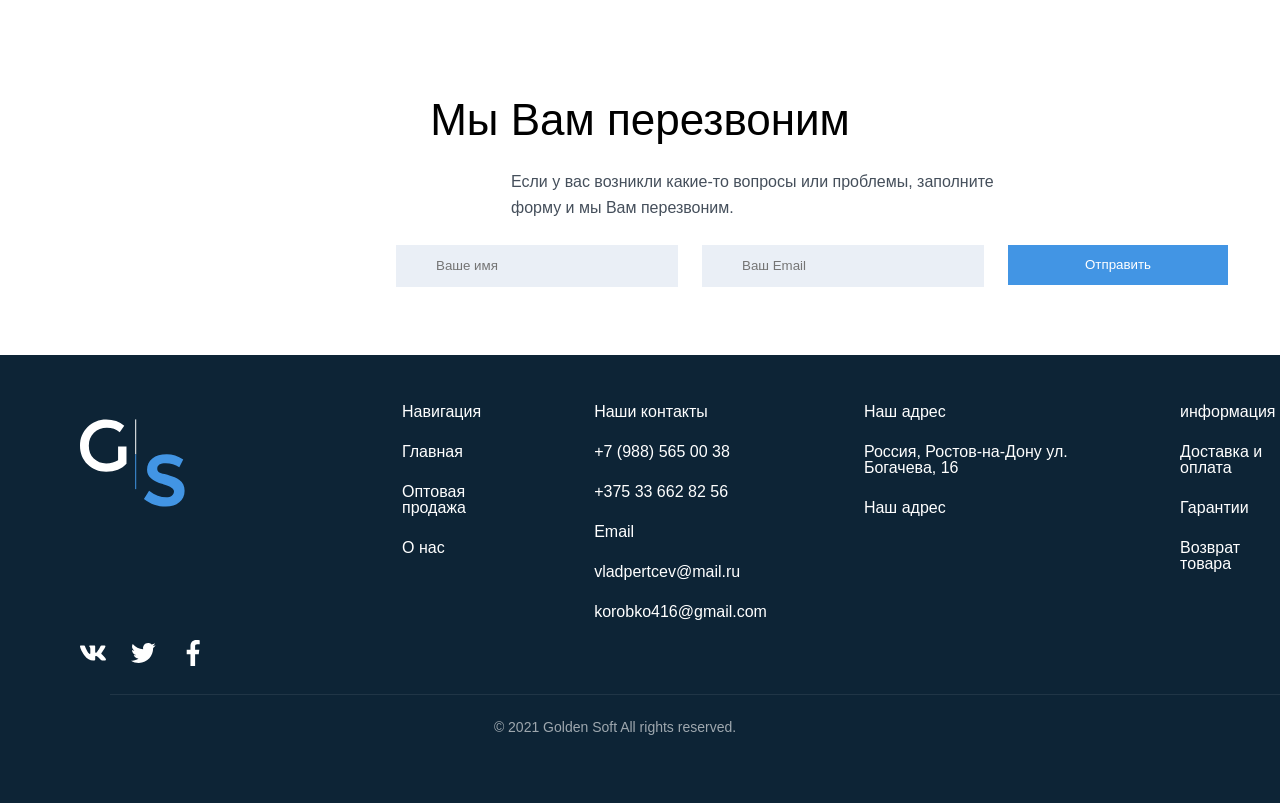
==== commit 874ba400: "." ====
--- a/index.html
+++ b/index.html
@@ -38,6 +38,9 @@
                     <img src="./img/shoping.svg" alt="shoping">
                 </div>
             </div>
+            <form action="">
+                <input type="checkbox">
+            </form>
             <div class="tiziq"></div>
         
     </header>
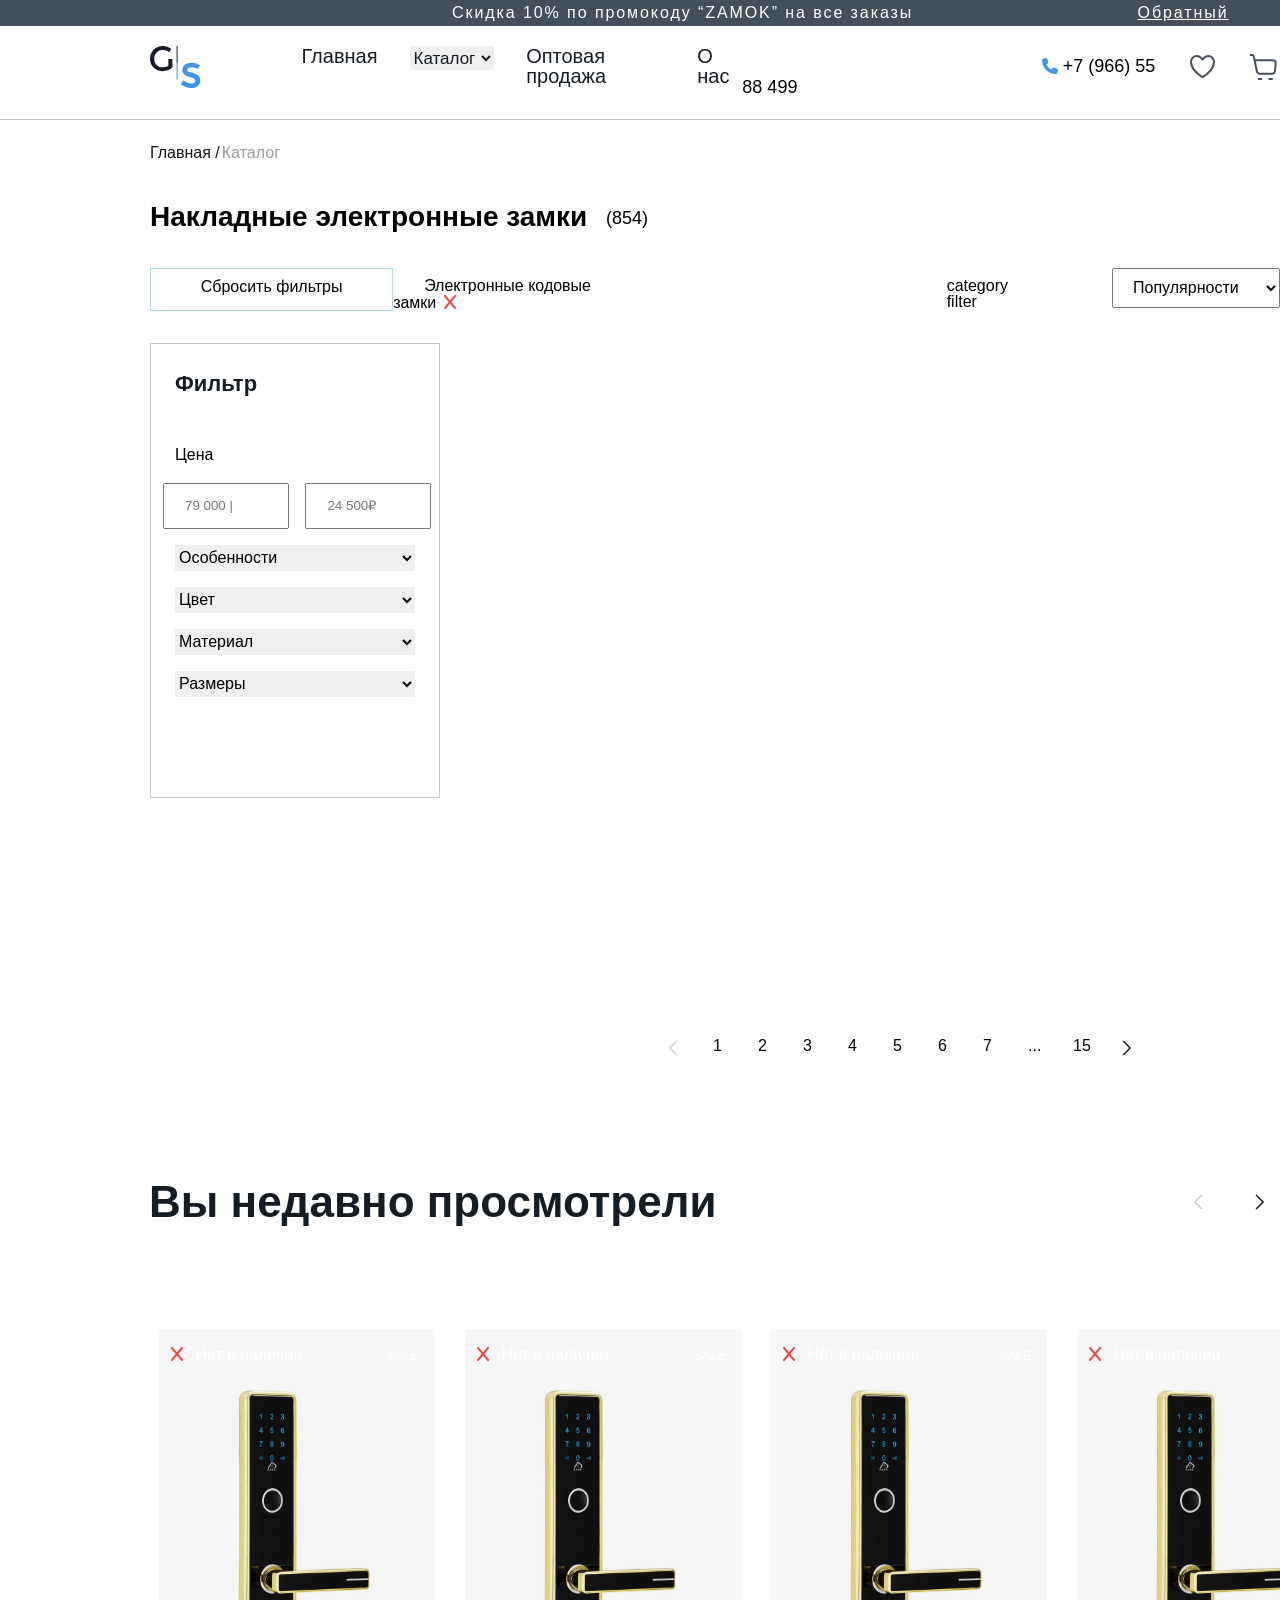
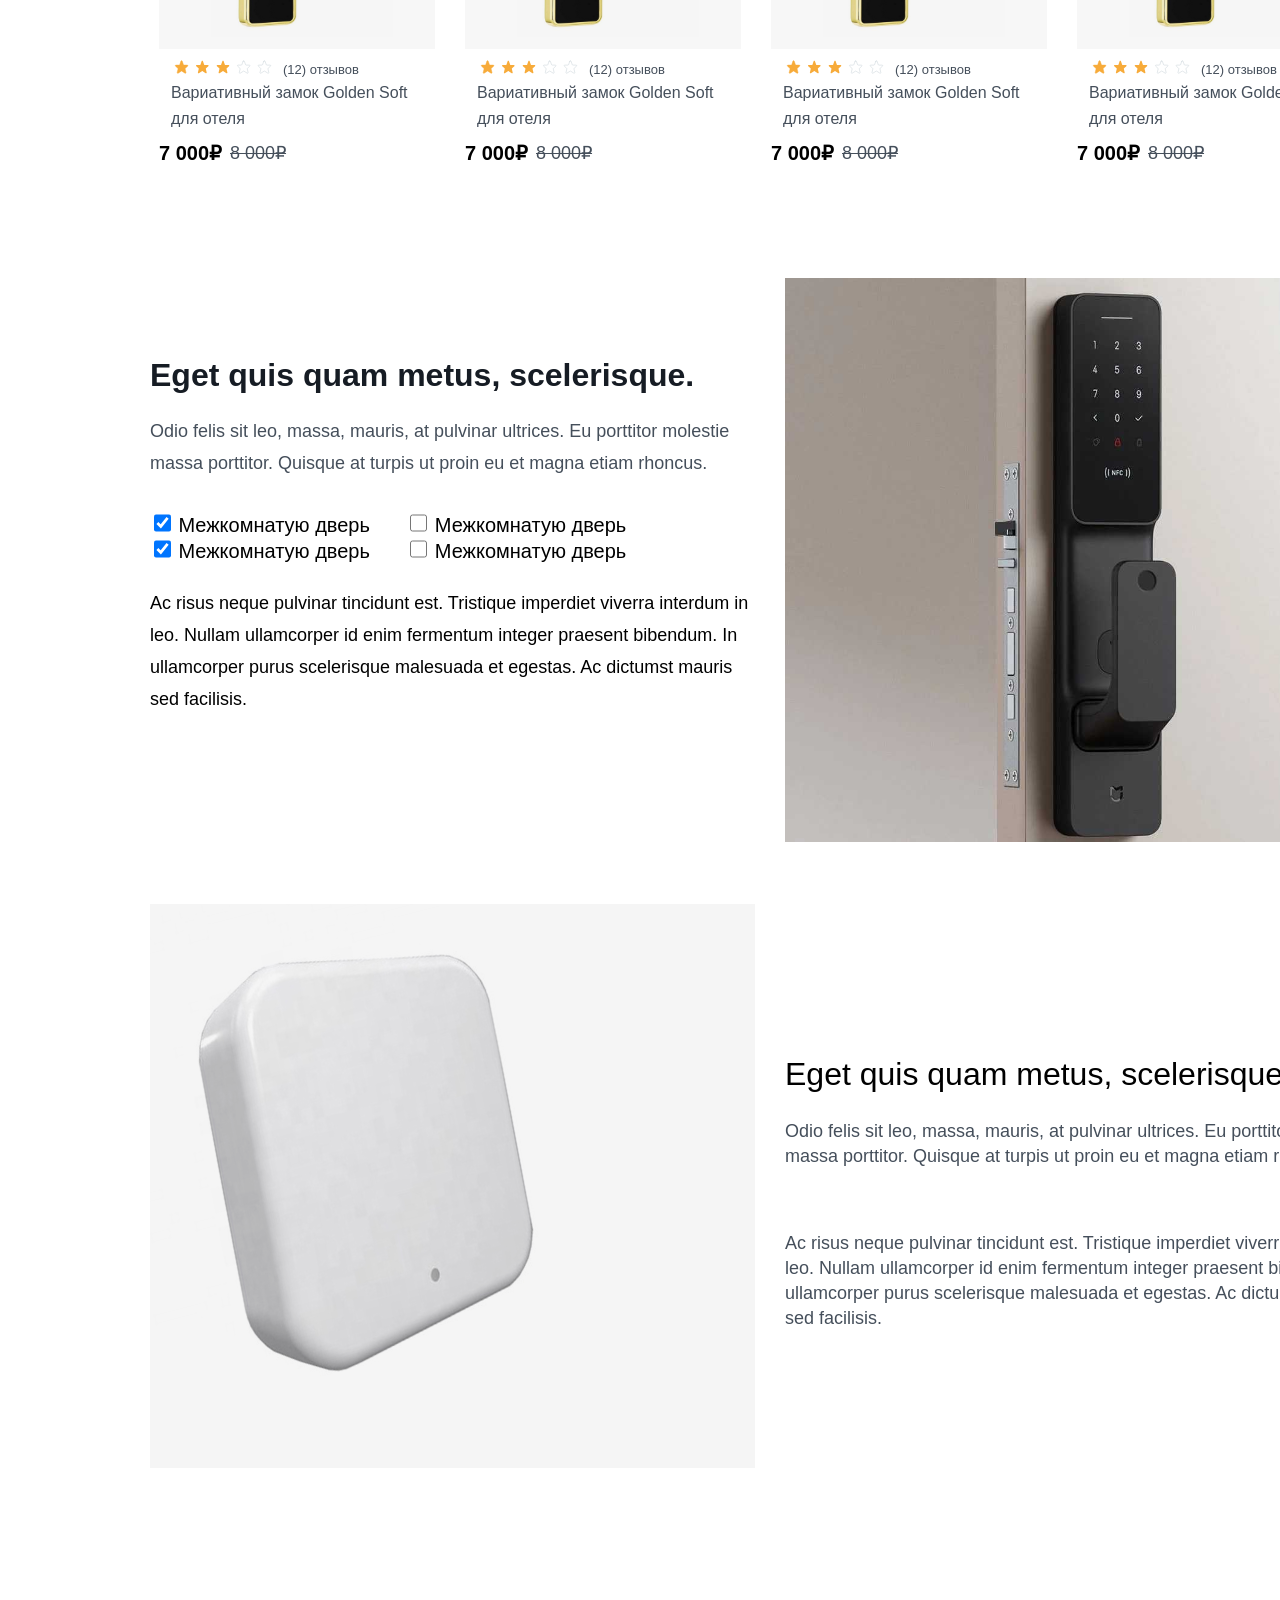
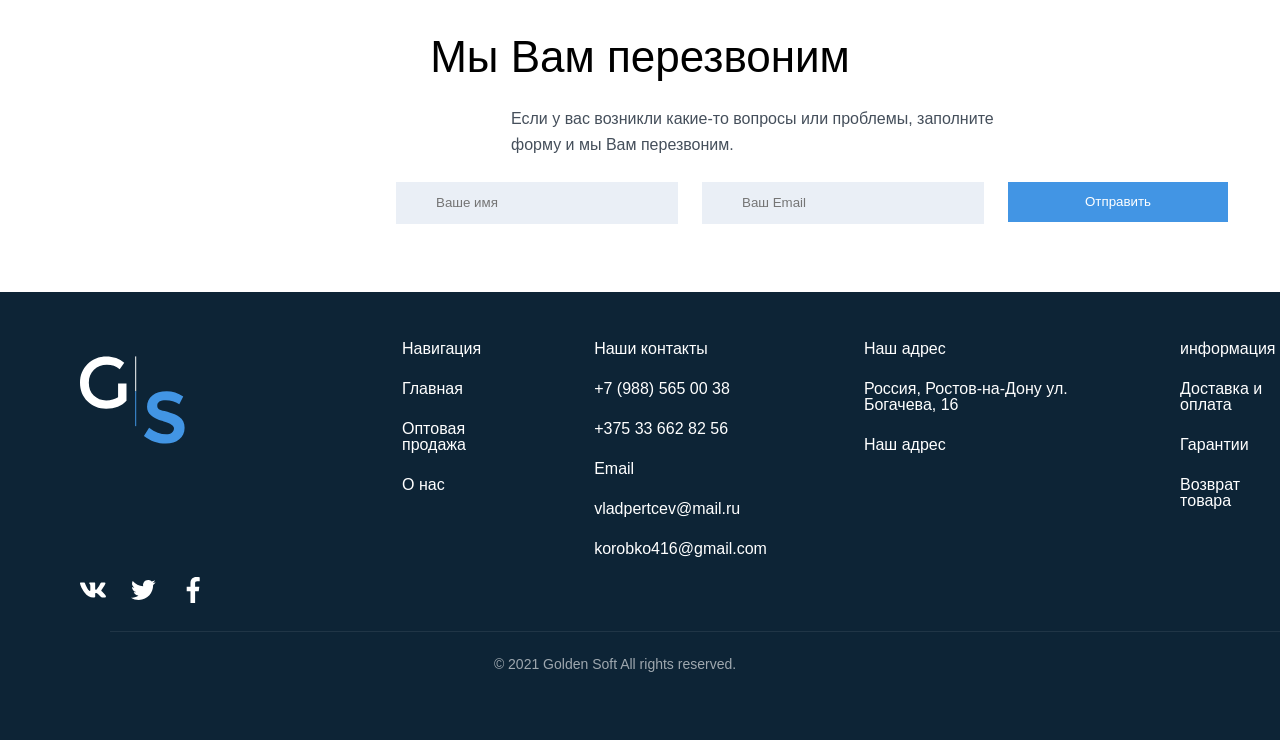
==== commit f53b4d5a: "." ====
--- a/index.html
+++ b/index.html
@@ -38,11 +38,7 @@
                     <img src="./img/shoping.svg" alt="shoping">
                 </div>
             </div>
-            <form action="">
-                <input type="checkbox">
-            </form>
             <div class="tiziq"></div>
-        
     </header>
     <main>
         <div class="main_katalog">
